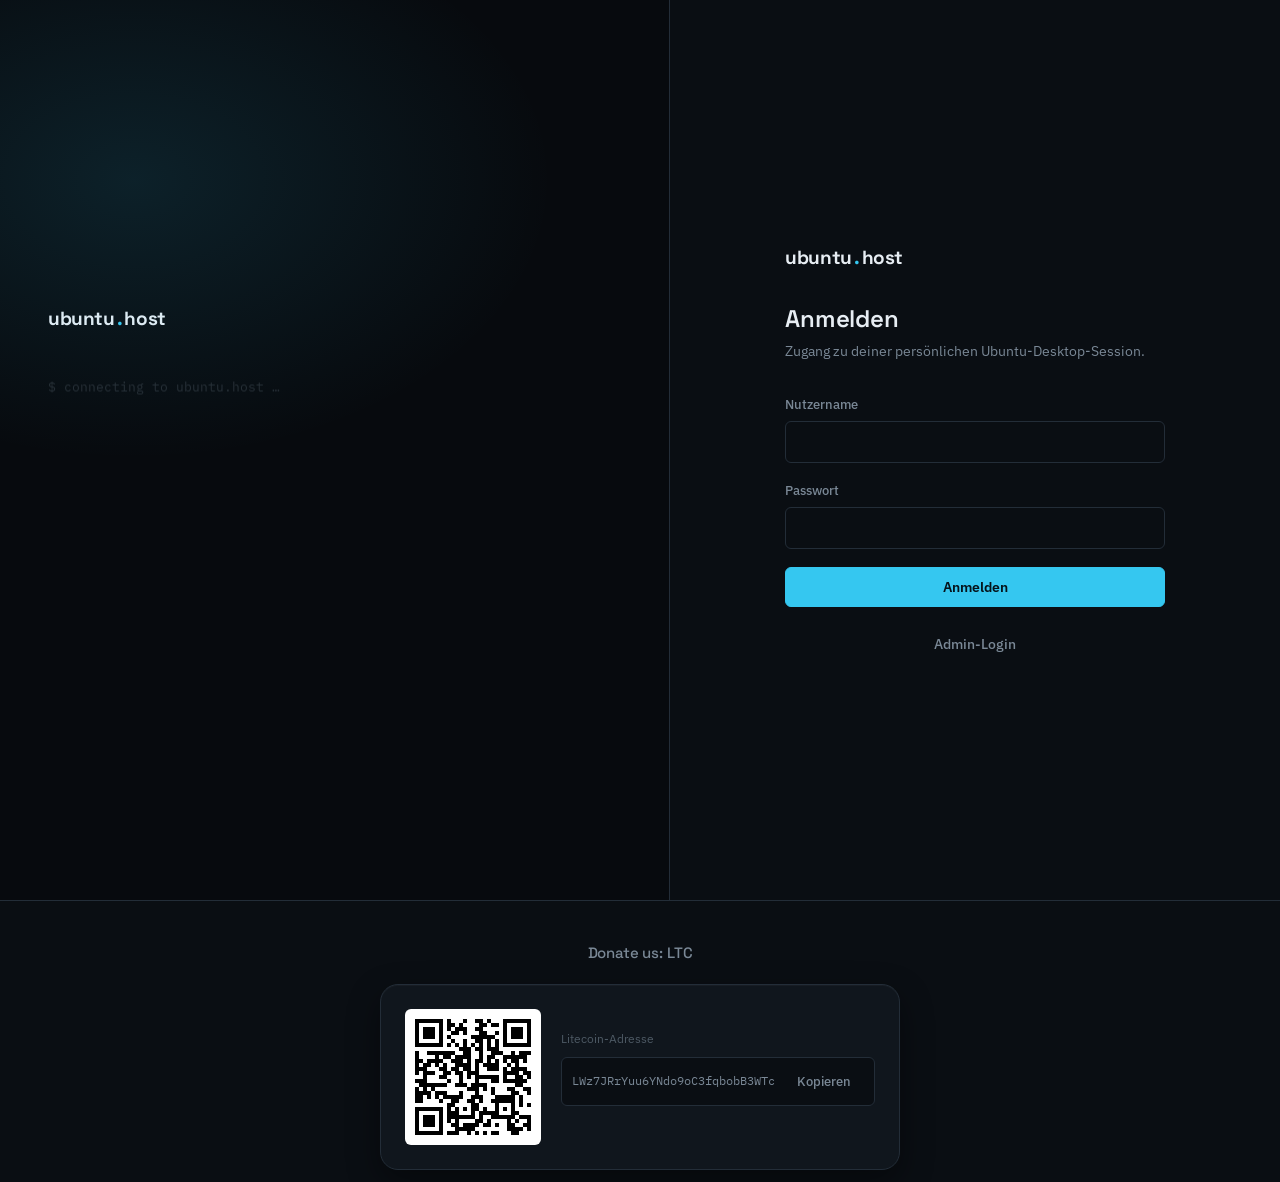
==== admin.html @ 7e4f034e "Nexora frontend" ====
<!DOCTYPE html>
<html lang="de">
<head>
  <meta charset="UTF-8" />
  <meta name="viewport" content="width=device-width, initial-scale=1.0" />
  <title>Admin-Dashboard · Ubuntu Hosting</title>
  <link rel="preconnect" href="https://fonts.googleapis.com" />
  <link rel="preconnect" href="https://fonts.gstatic.com" crossorigin />
  <link
    href="https://fonts.googleapis.com/css2?family=Space+Grotesk:wght@500;600;700&family=IBM+Plex+Sans:wght@400;500;600&family=IBM+Plex+Mono:wght@400;500&display=swap"
    rel="stylesheet"
  />
  <link rel="stylesheet" href="css/style.css" />
</head>
<body>
  <div class="topbar">
    <div class="brand"><span>ubuntu</span><span class="brand-dot">.</span><span>host</span></div>
    <span class="badge" style="border-color: var(--accent-border); color: var(--accent)">ADMIN</span>
    <div class="spacer"></div>
    <div class="topbar-user">Angemeldet als <strong id="whoAmI">…</strong></div>
    <button class="btn btn-ghost btn-sm" id="logoutBtn">Logout</button>
  </div>

  <div class="admin-page">
    <div class="admin-header">
      <h1 style="font-size: 20px; margin: 0">Nutzerübersicht</h1>
      <span class="stat-pill" id="onlineCount">0 online</span>
      <span class="stat-pill" id="totalCount">0 gesamt</span>
      <div class="spacer"></div>
      <button class="btn btn-primary btn-sm" id="newUserBtn">+ Nutzer anlegen</button>
    </div>

    <div class="tabs">
      <div class="tab active" data-tab="users">Nutzer</div>
      <div class="tab" data-tab="ipbans">IP-Sperren</div>
      <div class="tab" data-tab="audit">Audit-Log</div>
    </div>

    <div id="tabUsers">
      <div style="overflow-x: auto">
        <table class="data-table">
          <thead>
            <tr>
              <th>Nutzer</th>
              <th>Status</th>
              <th>Session-Dauer</th>
              <th>Ping</th>
              <th>CPU</th>
              <th>RAM</th>
              <th>Container</th>
              <th>IP-Adresse</th>
              <th>Aktionen</th>
            </tr>
          </thead>
          <tbody id="usersTableBody">
            <tr>
              <td colspan="9" class="empty-state">Lade Nutzer …</td>
            </tr>
          </tbody>
        </table>
      </div>
    </div>

    <div id="tabIpbans" style="display: none">
      <div class="card" style="padding: 20px; margin-bottom: 16px">
        <div class="row gap-sm">
          <input type="text" id="ipBanInput" placeholder="IP-Adresse, z.B. 203.0.113.42" style="flex:1; background: var(--bg); border: 1px solid var(--border); border-radius: var(--radius-sm); padding: 9px 12px; color: var(--text)" />
          <input type="text" id="ipBanReason" placeholder="Grund (optional)" style="flex:1; background: var(--bg); border: 1px solid var(--border); border-radius: var(--radius-sm); padding: 9px 12px; color: var(--text)" />
          <button class="btn btn-danger btn-sm" id="ipBanSubmit">IP sperren</button>
        </div>
      </div>
      <table class="data-table">
        <thead>
          <tr>
            <th>IP-Adresse</th>
            <th>Grund</th>
            <th>Gesperrt seit</th>
            <th>Aktionen</th>
          </tr>
        </thead>
        <tbody id="ipBansTableBody">
          <tr><td colspan="4" class="empty-state">Lade …</td></tr>
        </tbody>
      </table>
    </div>

    <div id="tabAudit" style="display: none">
      <table class="data-table">
        <thead>
          <tr>
            <th>Zeit</th>
            <th>Admin</th>
            <th>Aktion</th>
            <th>Ziel</th>
            <th>Details</th>
          </tr>
        </thead>
        <tbody id="auditTableBody">
          <tr><td colspan="5" class="empty-state">Lade …</td></tr>
        </tbody>
      </table>
    </div>
  </div>

  <!-- Bestätigungsdialog für destruktive Aktionen -->
  <div class="modal-backdrop hidden" id="confirmModal">
    <div class="card modal">
      <h3 id="confirmTitle">Aktion bestätigen</h3>
      <p id="confirmText">Bist du sicher?</p>
      <div class="modal-actions">
        <button class="btn btn-ghost" id="confirmCancel">Abbrechen</button>
        <button class="btn btn-danger" id="confirmOk">Bestätigen</button>
      </div>
    </div>
  </div>

  <!-- Dialog: Nutzer anlegen -->
  <div class="modal-backdrop hidden" id="newUserModal">
    <div class="card modal">
      <h3>Nutzer anlegen</h3>
      <p>Es gibt keine öffentliche Registrierung - Accounts werden ausschließlich hier angelegt.</p>
      <div class="field">
        <label for="newUsername">Nutzername</label>
        <input type="text" id="newUsername" />
      </div>
      <div class="field">
        <label for="newPassword">Passwort</label>
        <input type="password" id="newPassword" />
      </div>
      <div class="field" style="flex-direction: row; align-items: center; gap: 8px">
        <input type="checkbox" id="newIsAdmin" style="width: auto" />
        <label for="newIsAdmin" style="margin: 0">Admin-Rechte geben</label>
      </div>
      <div class="form-error" id="newUserError"></div>
      <div class="modal-actions">
        <button class="btn btn-ghost" id="newUserCancel">Abbrechen</button>
        <button class="btn btn-primary" id="newUserSubmit">Anlegen</button>
      </div>
    </div>
  </div>

  <!-- Dialog: Nutzer warnen -->
  <div class="modal-backdrop hidden" id="warnModal">
    <div class="card modal">
      <h3>Nutzer warnen</h3>
      <div class="field">
        <label for="warnMessage">Nachricht</label>
        <input type="text" id="warnMessage" placeholder="z.B. Bitte Nutzungsregeln beachten" />
      </div>
      <div class="modal-actions">
        <button class="btn btn-ghost" id="warnCancel">Abbrechen</button>
        <button class="btn btn-primary" id="warnSubmit">Senden</button>
      </div>
    </div>
  </div>

  <!-- Dialog: Nutzerinformationen anzeigen -->
  <div class="modal-backdrop hidden" id="detailModal">
    <div class="card modal">
      <h3 id="detailTitle">Nutzerdetails</h3>
      <div class="mono" id="detailBody" style="font-size: 12px; color: var(--text-muted); line-height: 2"></div>
      <div class="modal-actions">
        <button class="btn btn-primary" id="detailClose">Schließen</button>
      </div>
    </div>
  </div>

  <script src="js/config.js"></script>
  <script src="js/api.js"></script>
  <script src="js/admin.js"></script>
</body>
</html>
---- css/style.css ----
/* ============================================================
   Design-Tokens
   Dunkles UI, Cyan-Akzent, technisch/systemnah statt generisch.
   ============================================================ */
:root {
  /* Farbe */
  --bg: #0a0e13;
  --bg-hero: #070a0e;
  --surface: #10161d;
  --surface-raised: #171f28;
  --border: #232d38;
  --border-soft: #1a222b;
  --text: #e7edf3;
  --text-muted: #7a8896;
  --text-faint: #4d5964;

  --accent: #35c7f0;
  --accent-strong: #6edcff;
  --accent-dim: rgba(53, 199, 240, 0.12);
  --accent-border: rgba(53, 199, 240, 0.35);

  --danger: #f0555a;
  --danger-dim: rgba(240, 85, 90, 0.12);
  --warn: #f0b03b;
  --warn-dim: rgba(240, 176, 59, 0.14);
  --success: #4cd787;
  --success-dim: rgba(76, 215, 135, 0.12);

  /* Typografie */
  --font-display: "Space Grotesk", sans-serif;
  --font-body: "IBM Plex Sans", sans-serif;
  --font-mono: "IBM Plex Mono", monospace;

  /* Layout */
  --radius-sm: 6px;
  --radius-md: 10px;
  --radius-lg: 18px;
  --shadow-card: 0 1px 0 rgba(255, 255, 255, 0.03) inset, 0 12px 32px rgba(0, 0, 0, 0.4);
  --max-width: 1180px;
}

/* ============================================================
   Reset & Basis
   ============================================================ */
*,
*::before,
*::after {
  box-sizing: border-box;
}

html {
  color-scheme: dark;
}

body {
  margin: 0;
  background: var(--bg);
  color: var(--text);
  font-family: var(--font-body);
  font-size: 15px;
  line-height: 1.55;
  -webkit-font-smoothing: antialiased;
}

h1,
h2,
h3,
h4 {
  font-family: var(--font-display);
  font-weight: 600;
  letter-spacing: -0.01em;
  margin: 0 0 0.5em;
}

p {
  margin: 0 0 1em;
  color: var(--text-muted);
}

a {
  color: var(--accent);
  text-decoration: none;
}
a:hover {
  color: var(--accent-strong);
}

code,
.mono {
  font-family: var(--font-mono);
}

::selection {
  background: var(--accent-dim);
  color: var(--accent-strong);
}

:focus-visible {
  outline: 2px solid var(--accent);
  outline-offset: 2px;
  border-radius: var(--radius-sm);
}

@media (prefers-reduced-motion: reduce) {
  *,
  *::before,
  *::after {
    animation-duration: 0.001ms !important;
    animation-iteration-count: 1 !important;
    transition-duration: 0.001ms !important;
  }
}

/* ============================================================
   Layout-Hilfsklassen
   ============================================================ */
.container {
  max-width: var(--max-width);
  margin: 0 auto;
  padding: 0 24px;
}

.stack {
  display: flex;
  flex-direction: column;
}

.row {
  display: flex;
  align-items: center;
}

.gap-sm {
  gap: 8px;
}
.gap-md {
  gap: 16px;
}
.gap-lg {
  gap: 28px;
}

.spacer {
  flex: 1;
}

/* ============================================================
   Marke / Logo
   ============================================================ */
.brand {
  display: inline-flex;
  align-items: baseline;
  gap: 2px;
  font-family: var(--font-display);
  font-weight: 700;
  font-size: 19px;
  letter-spacing: -0.02em;
}
.brand .brand-dot {
  color: var(--accent);
}

/* ============================================================
   Buttons
   ============================================================ */
.btn {
  display: inline-flex;
  align-items: center;
  justify-content: center;
  gap: 8px;
  padding: 10px 18px;
  border-radius: var(--radius-sm);
  border: 1px solid var(--border);
  background: var(--surface-raised);
  color: var(--text);
  font-family: var(--font-body);
  font-size: 14px;
  font-weight: 500;
  cursor: pointer;
  transition: border-color 0.15s ease, transform 0.1s ease, background 0.15s ease;
}
.btn:hover {
  border-color: var(--text-faint);
}
.btn:active {
  transform: translateY(1px);
}
.btn:disabled {
  opacity: 0.5;
  cursor: not-allowed;
  transform: none;
}

.btn-primary {
  background: var(--accent);
  border-color: var(--accent);
  color: #05131a;
  font-weight: 600;
}
.btn-primary:hover {
  background: var(--accent-strong);
  border-color: var(--accent-strong);
}

.btn-danger {
  background: transparent;
  border-color: var(--danger-dim);
  color: var(--danger);
}
.btn-danger:hover {
  background: var(--danger-dim);
  border-color: var(--danger);
}

.btn-ghost {
  background: transparent;
  border-color: transparent;
  color: var(--text-muted);
}
.btn-ghost:hover {
  color: var(--text);
  border-color: var(--border);
}

.btn-sm {
  padding: 6px 12px;
  font-size: 13px;
}

.btn-block {
  width: 100%;
}

/* ============================================================
   Formulare
   ============================================================ */
.field {
  display: flex;
  flex-direction: column;
  gap: 6px;
  margin-bottom: 18px;
}

.field label {
  font-size: 13px;
  color: var(--text-muted);
  font-weight: 500;
}

.field input {
  background: var(--bg);
  border: 1px solid var(--border);
  border-radius: var(--radius-sm);
  padding: 11px 14px;
  color: var(--text);
  font-family: var(--font-body);
  font-size: 14px;
  transition: border-color 0.15s ease;
}
.field input:focus {
  border-color: var(--accent);
}
.field input::placeholder {
  color: var(--text-faint);
}

.form-error {
  display: none;
  align-items: center;
  gap: 8px;
  background: var(--danger-dim);
  border: 1px solid rgba(240, 85, 90, 0.3);
  color: var(--danger);
  border-radius: var(--radius-sm);
  padding: 10px 14px;
  font-size: 13px;
  margin-bottom: 16px;
}
.form-error.visible {
  display: flex;
}

/* ============================================================
   Card
   ============================================================ */
.card {
  background: var(--surface);
  border: 1px solid var(--border);
  border-radius: var(--radius-lg);
  box-shadow: var(--shadow-card);
}

/* ============================================================
   Status-Punkt (online/offline/warn/unknown)
   ============================================================ */
.status-dot {
  width: 8px;
  height: 8px;
  border-radius: 50%;
  background: var(--text-faint);
  flex-shrink: 0;
  box-shadow: 0 0 0 3px transparent;
  transition: background 0.3s ease, box-shadow 0.3s ease;
}
.status-dot.on {
  background: var(--success);
  box-shadow: 0 0 0 3px var(--success-dim);
}
.status-dot.off {
  background: var(--text-faint);
}
.status-dot.pending {
  background: var(--warn);
  box-shadow: 0 0 0 3px var(--warn-dim);
  animation: pulse 1.4s ease-in-out infinite;
}
.status-dot.error {
  background: var(--danger);
  box-shadow: 0 0 0 3px var(--danger-dim);
}

@keyframes pulse {
  0%,
  100% {
    opacity: 1;
  }
  50% {
    opacity: 0.35;
  }
}

/* ============================================================
   Handshake-Ribbon — Signature-Element
   Zeigt die echte Verbindungskette: Du -> Cloudflare -> nginx
   -> API -> Container. Jeder Hop pulst amber während er
   aufgebaut wird und wird cyan/gruen sobald er steht.
   ============================================================ */
.handshake {
  display: flex;
  align-items: center;
  gap: 0;
  padding: 12px 18px;
  background: var(--surface);
  border: 1px solid var(--border);
  border-radius: var(--radius-md);
  font-family: var(--font-mono);
  font-size: 12px;
  overflow-x: auto;
}

.handshake-hop {
  display: flex;
  align-items: center;
  gap: 8px;
  padding: 4px 10px;
  color: var(--text-faint);
  white-space: nowrap;
  transition: color 0.4s ease;
}
.handshake-hop.done {
  color: var(--text-muted);
}
.handshake-hop.active {
  color: var(--accent-strong);
}

.handshake-sep {
  color: var(--text-faint);
  padding: 0 2px;
}
.handshake-sep.done {
  color: var(--accent-dim);
}

/* ============================================================
   Login-Seite: Split-Screen
   ============================================================ */
.login-shell {
  min-height: 100vh;
  display: grid;
  grid-template-columns: 1.1fr 1fr;
}

@media (max-width: 880px) {
  .login-shell {
    grid-template-columns: 1fr;
  }
  .boot-pane {
    display: none;
  }
}

.boot-pane {
  background: var(--bg-hero);
  border-right: 1px solid var(--border);
  display: flex;
  flex-direction: column;
  justify-content: center;
  padding: 48px;
  position: relative;
  overflow: hidden;
}

.boot-pane::before {
  content: "";
  position: absolute;
  inset: 0;
  background: radial-gradient(600px 400px at 20% 20%, var(--accent-dim), transparent 70%);
  pointer-events: none;
}

.boot-log {
  font-family: var(--font-mono);
  font-size: 13px;
  line-height: 1.9;
  color: var(--text-muted);
  max-width: 480px;
}

.boot-log .line {
  opacity: 0;
  animation: boot-in 0.35s ease forwards;
  white-space: pre-wrap;
}

.boot-log .ok {
  color: var(--success);
}
.boot-log .tag {
  color: var(--accent);
}
.boot-log .cursor {
  display: inline-block;
  width: 8px;
  height: 14px;
  background: var(--accent);
  margin-left: 2px;
  vertical-align: -2px;
  animation: blink 1s step-end infinite;
}

@keyframes boot-in {
  from {
    opacity: 0;
    transform: translateY(2px);
  }
  to {
    opacity: 1;
    transform: translateY(0);
  }
}
@keyframes blink {
  50% {
    opacity: 0;
  }
}

.login-pane {
  display: flex;
  flex-direction: column;
  justify-content: center;
  padding: 48px;
}

.login-card-wrap {
  width: 100%;
  max-width: 380px;
  margin: 0 auto;
}

.login-title {
  font-size: 24px;
  margin-bottom: 4px;
}
.login-sub {
  font-size: 14px;
  margin-bottom: 32px;
}

.login-footer-links {
  display: flex;
  justify-content: center;
  margin-top: 24px;
  font-size: 13px;
}

/* ============================================================
   Donate-Sektion
   ============================================================ */
.donate {
  border-top: 1px solid var(--border);
  padding: 40px 24px 56px;
}

.donate-inner {
  max-width: 520px;
  margin: 0 auto;
  text-align: center;
}

.donate-card {
  padding: 24px;
  margin-top: 20px;
  display: flex;
  align-items: center;
  gap: 20px;
  text-align: left;
}

.donate-qr {
  flex-shrink: 0;
  background: #fff;
  padding: 8px;
  border-radius: var(--radius-sm);
  line-height: 0;
}

.donate-address-row {
  display: flex;
  align-items: center;
  gap: 8px;
  margin-top: 8px;
  background: var(--bg);
  border: 1px solid var(--border);
  border-radius: var(--radius-sm);
  padding: 8px 10px;
}

.donate-address-row code {
  flex: 1;
  font-size: 12px;
  color: var(--text-muted);
  overflow-x: auto;
  white-space: nowrap;
}

.copy-toast {
  font-size: 12px;
  color: var(--success);
  opacity: 0;
  transition: opacity 0.2s ease;
}
.copy-toast.visible {
  opacity: 1;
}

/* ============================================================
   App-Shell (Dashboard + Admin)
   ============================================================ */
.topbar {
  display: flex;
  align-items: center;
  gap: 20px;
  padding: 14px 24px;
  border-bottom: 1px solid var(--border);
  background: var(--surface);
}

.topbar-user {
  font-size: 13px;
  color: var(--text-muted);
}
.topbar-user strong {
  color: var(--text);
  font-weight: 500;
}

/* ============================================================
   Desktop-Seite: noVNC-Bereich
   ============================================================ */
.desktop-page {
  display: flex;
  flex-direction: column;
  height: 100vh;
}

.desktop-toolbar {
  padding: 10px 24px;
}

.desktop-stage {
  flex: 1;
  position: relative;
  background: #000;
  display: flex;
  align-items: center;
  justify-content: center;
  overflow: hidden;
}

.desktop-stage canvas {
  max-width: 100%;
  max-height: 100%;
}

.desktop-overlay {
  position: absolute;
  inset: 0;
  display: flex;
  flex-direction: column;
  align-items: center;
  justify-content: center;
  gap: 16px;
  background: var(--bg);
  text-align: center;
  padding: 24px;
}

.desktop-overlay.hidden {
  display: none;
}

.spinner {
  width: 28px;
  height: 28px;
  border-radius: 50%;
  border: 2px solid var(--border);
  border-top-color: var(--accent);
  animation: spin 0.8s linear infinite;
}
@keyframes spin {
  to {
    transform: rotate(360deg);
  }
}

.session-info-bar {
  display: flex;
  gap: 20px;
  padding: 10px 24px;
  border-top: 1px solid var(--border);
  background: var(--surface);
  font-family: var(--font-mono);
  font-size: 12px;
  color: var(--text-muted);
}
.session-info-bar b {
  color: var(--text);
  font-weight: 500;
}

/* Toast für Admin-Warnungen im Desktop-View */
.toast-stack {
  position: fixed;
  top: 16px;
  right: 16px;
  display: flex;
  flex-direction: column;
  gap: 8px;
  z-index: 50;
}
.toast {
  background: var(--surface-raised);
  border: 1px solid var(--warn-dim);
  border-left: 3px solid var(--warn);
  border-radius: var(--radius-sm);
  padding: 12px 16px;
  font-size: 13px;
  max-width: 320px;
  box-shadow: var(--shadow-card);
}

/* ============================================================
   Admin-Dashboard
   ============================================================ */
.admin-page {
  padding: 28px 24px 60px;
}

.admin-header {
  display: flex;
  align-items: baseline;
  gap: 16px;
  margin-bottom: 24px;
}

.stat-pill {
  font-family: var(--font-mono);
  font-size: 12px;
  color: var(--text-muted);
  background: var(--surface);
  border: 1px solid var(--border);
  padding: 4px 10px;
  border-radius: 999px;
}

.data-table {
  width: 100%;
  border-collapse: collapse;
  background: var(--surface);
  border: 1px solid var(--border);
  border-radius: var(--radius-lg);
  overflow: hidden;
}

.data-table th {
  text-align: left;
  font-size: 11px;
  text-transform: uppercase;
  letter-spacing: 0.04em;
  color: var(--text-faint);
  font-weight: 600;
  padding: 12px 16px;
  border-bottom: 1px solid var(--border);
  background: var(--surface-raised);
}

.data-table td {
  padding: 12px 16px;
  border-bottom: 1px solid var(--border-soft);
  font-size: 13px;
  vertical-align: middle;
}
.data-table tr:last-child td {
  border-bottom: none;
}
.data-table tbody tr:hover {
  background: rgba(255, 255, 255, 0.015);
}

.user-cell {
  display: flex;
  align-items: center;
  gap: 10px;
  font-weight: 500;
}

.mini-bar {
  width: 64px;
  height: 5px;
  background: var(--bg);
  border-radius: 3px;
  overflow: hidden;
  display: inline-block;
  vertical-align: middle;
  margin-right: 6px;
}
.mini-bar-fill {
  height: 100%;
  background: var(--accent);
  border-radius: 3px;
  transition: width 0.4s ease;
}
.mini-bar-fill.high {
  background: var(--danger);
}
.mini-bar-fill.mid {
  background: var(--warn);
}

.metric-cell {
  font-family: var(--font-mono);
  font-size: 12px;
  color: var(--text-muted);
  white-space: nowrap;
}

.badge {
  display: inline-flex;
  align-items: center;
  gap: 5px;
  font-family: var(--font-mono);
  font-size: 11px;
  padding: 2px 8px;
  border-radius: 999px;
  border: 1px solid var(--border);
  color: var(--text-muted);
}
.badge.running {
  border-color: rgba(76, 215, 135, 0.35);
  color: var(--success);
}
.badge.stopped {
  border-color: var(--border);
  color: var(--text-faint);
}
.badge.unknown {
  border-color: rgba(240, 176, 59, 0.35);
  color: var(--warn);
}
.badge.banned {
  border-color: rgba(240, 85, 90, 0.35);
  color: var(--danger);
}

.row-actions {
  display: flex;
  gap: 6px;
  flex-wrap: wrap;
}

/* ============================================================
   Modal (Bestätigungsdialoge für destruktive Aktionen)
   ============================================================ */
.modal-backdrop {
  position: fixed;
  inset: 0;
  background: rgba(4, 6, 9, 0.7);
  backdrop-filter: blur(2px);
  display: flex;
  align-items: center;
  justify-content: center;
  z-index: 100;
}
.modal-backdrop.hidden {
  display: none;
}

.modal {
  width: 100%;
  max-width: 380px;
  padding: 24px;
  margin: 16px;
}

.modal h3 {
  font-size: 17px;
  margin-bottom: 8px;
}
.modal p {
  font-size: 13px;
  margin-bottom: 20px;
}
.modal-actions {
  display: flex;
  justify-content: flex-end;
  gap: 10px;
}

/* ============================================================
   Empty / Auth-Zustände
   ============================================================ */
.empty-state {
  text-align: center;
  padding: 60px 20px;
  color: var(--text-muted);
}

.tabs {
  display: flex;
  gap: 4px;
  border-bottom: 1px solid var(--border);
  margin-bottom: 20px;
}
.tab {
  padding: 10px 16px;
  font-size: 13px;
  color: var(--text-muted);
  border-bottom: 2px solid transparent;
  cursor: pointer;
}
.tab.active {
  color: var(--text);
  border-bottom-color: var(--accent);
}
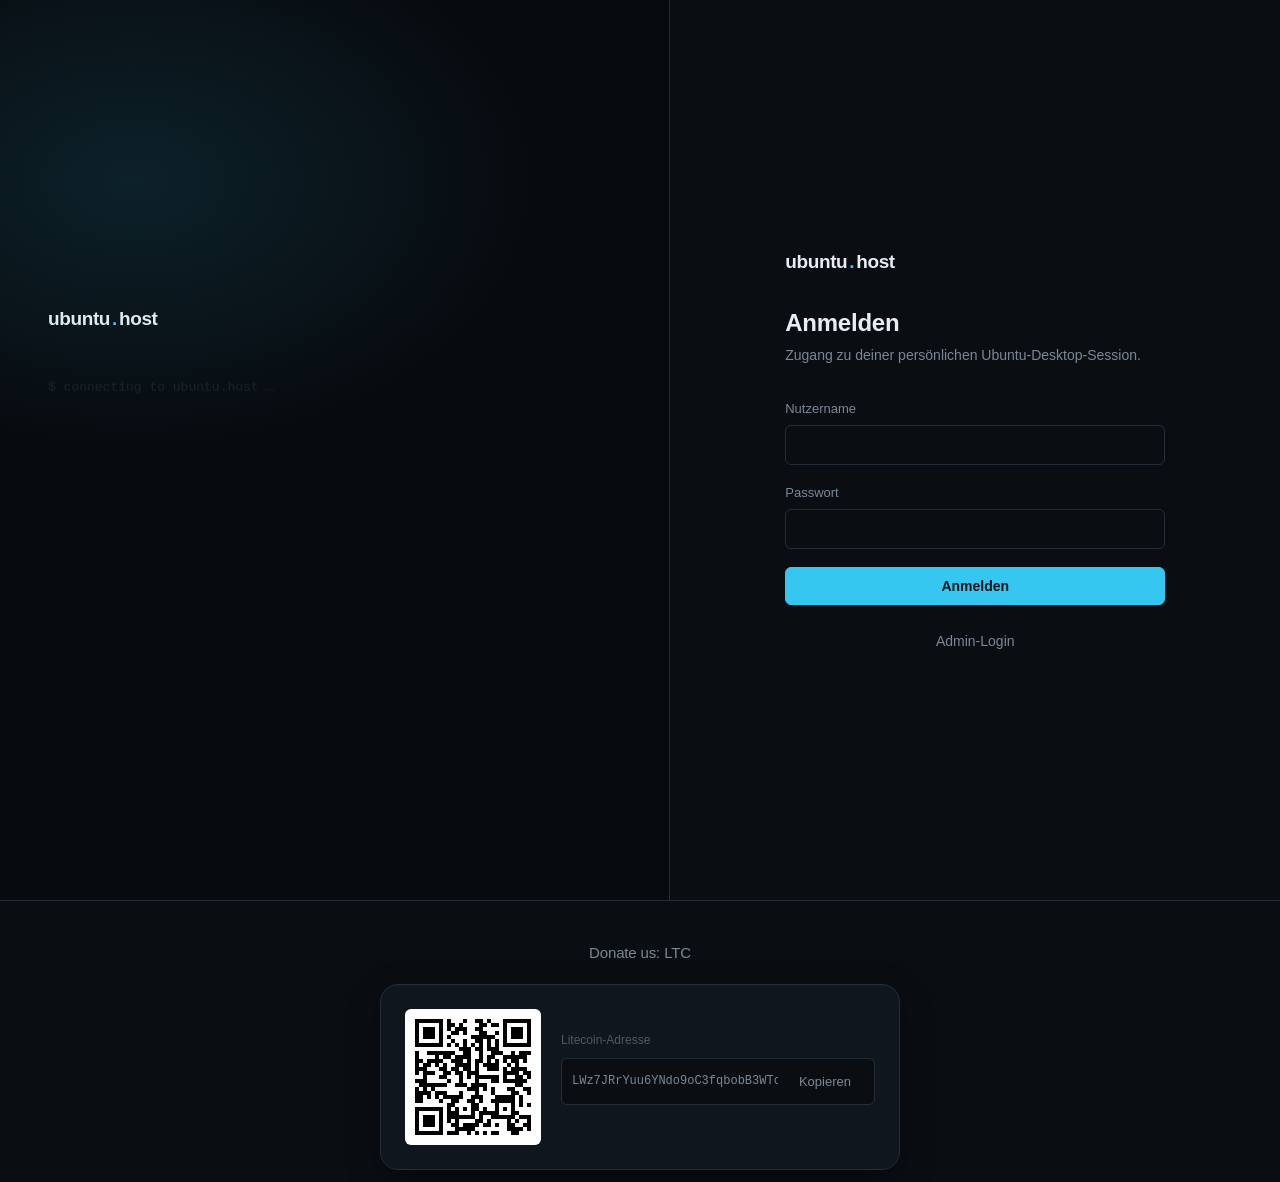
==== commit 7af4d2cf: "Add email management tab and table Added a new tab for managing emails with a table to display user " ====
--- a/admin.html
+++ b/admin.html
@@ -32,6 +32,7 @@
 
     <div class="tabs">
       <div class="tab active" data-tab="users">Nutzer</div>
+      <div class="tab" data-tab="emails">E-Mails</div>
       <div class="tab" data-tab="ipbans">IP-Sperren</div>
       <div class="tab" data-tab="audit">Audit-Log</div>
     </div>
@@ -61,6 +62,21 @@
       </div>
     </div>
 
+    <div id="tabEmails" style="display: none">
+      <table class="data-table">
+        <thead>
+          <tr>
+            <th>Nutzer</th>
+            <th>E-Mail</th>
+            <th>Aktionen</th>
+          </tr>
+        </thead>
+        <tbody id="emailsTableBody">
+          <tr><td colspan="3" class="empty-state">Lade …</td></tr>
+        </tbody>
+      </table>
+    </div>
+
     <div id="tabIpbans" style="display: none">
       <div class="card" style="padding: 20px; margin-bottom: 16px">
         <div class="row gap-sm">
@@ -127,6 +143,10 @@
         <label for="newPassword">Passwort</label>
         <input type="password" id="newPassword" />
       </div>
+      <div class="field">
+        <label for="newEmail">E-Mail senden an? (optional)</label>
+        <input type="email" id="newEmail" placeholder="nutzer@example.com" />
+      </div>
       <div class="field" style="flex-direction: row; align-items: center; gap: 8px">
         <input type="checkbox" id="newIsAdmin" style="width: auto" />
         <label for="newIsAdmin" style="margin: 0">Admin-Rechte geben</label>
@@ -161,6 +181,21 @@
       <div class="mono" id="detailBody" style="font-size: 12px; color: var(--text-muted); line-height: 2"></div>
       <div class="modal-actions">
         <button class="btn btn-primary" id="detailClose">Schließen</button>
+      </div>
+    </div>
+  </div>
+
+  <!-- Dialog: E-Mail setzen/ändern -->
+  <div class="modal-backdrop hidden" id="emailModal">
+    <div class="card modal">
+      <h3>E-Mail setzen</h3>
+      <div class="field">
+        <label for="emailModalInput">E-Mail-Adresse</label>
+        <input type="email" id="emailModalInput" placeholder="nutzer@example.com" />
+      </div>
+      <div class="modal-actions">
+        <button class="btn btn-ghost" id="emailModalCancel">Abbrechen</button>
+        <button class="btn btn-primary" id="emailModalSubmit">Speichern</button>
       </div>
     </div>
   </div>
